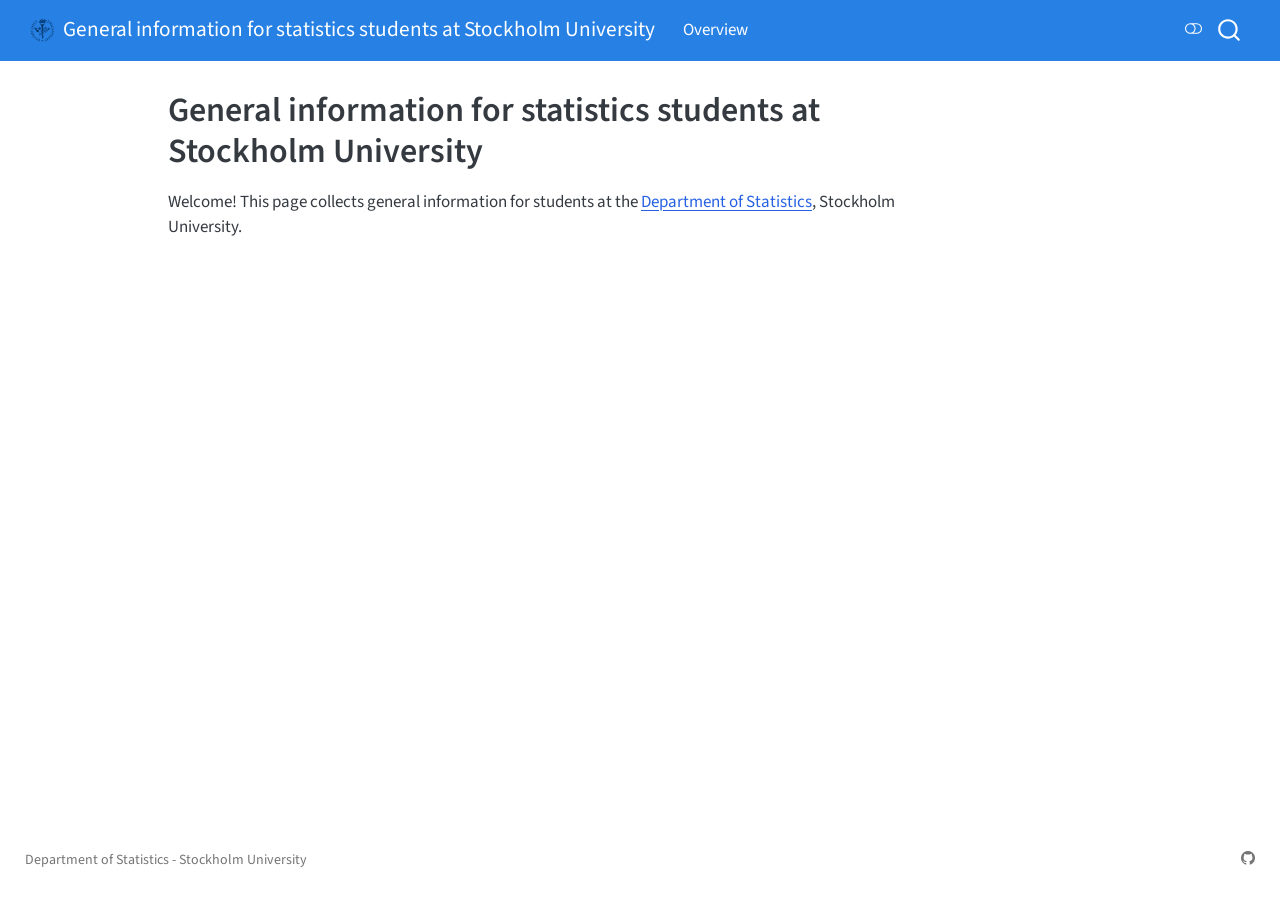
==== docs/index.html @ 28ed8b7a "Set up Quarto website with blue theme Co-Authored-By: Claude Opus 5.5 <noreply@anthropic.com>" ====
<!DOCTYPE html>
<html xmlns="http://www.w3.org/1999/xhtml" lang="en" xml:lang="en"><head>

<meta charset="utf-8">
<meta name="generator" content="quarto-1.10.18">

<meta name="viewport" content="width=device-width, initial-scale=1.0, user-scalable=yes">


<title>General information for statistics students at Stockholm University</title>
<style>
/* Default styles provided by pandoc.
** See https://pandoc.org/MANUAL.html#variables-for-html for config info.
*/
span.smallcaps{font-variant: small-caps;}
div.columns{display: flex; gap: 1.5em;}
div.column{flex: auto;}
@media screen {
div.columns{gap: min(4vw, 1.5em);}
div.column{overflow-x: auto;}
}
div.hanging-indent{margin-left: 1.5em; text-indent: -1.5em;}
ul.task-list{list-style: none;}
ul.task-list li input[type="checkbox"] {
  width: 0.8em;
  margin: 0 0.8em 0.2em -1em; /* quarto-specific, see https://github.com/quarto-dev/quarto-cli/issues/4556 */ 
  vertical-align: middle;
}
</style>


<script src="site_libs/quarto-nav/quarto-nav.js"></script>
<script src="site_libs/quarto-nav/headroom.min.js"></script>
<script src="site_libs/clipboard/clipboard.min.js"></script>
<script src="site_libs/quarto-search/autocomplete.umd.js"></script>
<script src="site_libs/quarto-search/fuse.min.js"></script>
<script src="site_libs/quarto-search/quarto-search.js"></script>
<meta name="quarto:offset" content="./">
<link href=".//misc/favicon.ico" rel="icon">
<script src="site_libs/quarto-html/quarto.js" type="module"></script>
<script src="site_libs/quarto-html/tabsets/tabsets.js" type="module"></script>
<script src="site_libs/quarto-html/popper.min.js"></script>
<script src="site_libs/quarto-html/tippy.umd.min.js"></script>
<script src="site_libs/quarto-html/anchor.min.js"></script>
<link href="site_libs/quarto-html/tippy.css" rel="stylesheet">
<link href="site_libs/quarto-html/quarto-syntax-highlighting-64a204ab8560d761af7679ceaba22944.css" rel="stylesheet" class="quarto-color-scheme" id="quarto-text-highlighting-styles">
<link href="site_libs/quarto-html/quarto-syntax-highlighting-dark-b85bc7c33db8c58e0ec93c3465666fed.css" rel="stylesheet" class="quarto-color-scheme quarto-color-alternate" id="quarto-text-highlighting-styles">
<link href="site_libs/quarto-html/quarto-syntax-highlighting-64a204ab8560d761af7679ceaba22944.css" rel="stylesheet" class="quarto-color-scheme-extra" id="quarto-text-highlighting-styles">
<script src="site_libs/bootstrap/bootstrap.min.js"></script>
<link href="site_libs/bootstrap/bootstrap-icons.css" rel="stylesheet">
<link href="site_libs/bootstrap/bootstrap-f208269c3f164b63022ccf7be52eed2d.min.css" rel="stylesheet" append-hash="true" class="quarto-color-scheme" id="quarto-bootstrap" data-mode="light">
<link href="site_libs/bootstrap/bootstrap-dark-d525f3daefb749f9861220bbafe2bde7.min.css" rel="stylesheet" append-hash="true" class="quarto-color-scheme quarto-color-alternate" id="quarto-bootstrap" data-mode="dark">
<link href="site_libs/bootstrap/bootstrap-f208269c3f164b63022ccf7be52eed2d.min.css" rel="stylesheet" append-hash="true" class="quarto-color-scheme-extra" id="quarto-bootstrap" data-mode="light">
<script id="quarto-search-options" type="application/json">{
  "location": "navbar",
  "copy-button": false,
  "collapse-after": 3,
  "panel-placement": "end",
  "type": "overlay",
  "limit": 50,
  "keyboard-shortcut": [
    "f",
    "/",
    "s"
  ],
  "show-item-context": false,
  "language": {
    "search-no-results-text": "No results",
    "search-matching-documents-text": "matching documents",
    "search-copy-link-title": "Copy link to search",
    "search-hide-matches-text": "Hide additional matches",
    "search-more-match-text": "more match in this document",
    "search-more-matches-text": "more matches in this document",
    "search-clear-button-title": "Clear",
    "search-text-placeholder": "",
    "search-detached-cancel-button-title": "Cancel",
    "search-submit-button-title": "Submit",
    "search-label": "Search"
  }
}</script>


<link rel="stylesheet" href="styles.css">
</head>

<body class="nav-fixed quarto-light"><script id="quarto-html-before-body" type="application/javascript">
    const toggleBodyColorMode = (bsSheetEl) => {
      const mode = bsSheetEl.getAttribute("data-mode");
      const bodyEl = window.document.querySelector("body");
      if (mode === "dark") {
        bodyEl.classList.add("quarto-dark");
        bodyEl.classList.remove("quarto-light");
      } else {
        bodyEl.classList.add("quarto-light");
        bodyEl.classList.remove("quarto-dark");
      }
    }
    const toggleBodyColorPrimary = () => {
      const bsSheetEl = window.document.querySelector("link#quarto-bootstrap:not([rel=disabled-stylesheet])");
      if (bsSheetEl) {
        toggleBodyColorMode(bsSheetEl);
      }
    }
    const setColorSchemeToggle = (alternate) => {
      const toggles = window.document.querySelectorAll('.quarto-color-scheme-toggle');
      for (let i=0; i < toggles.length; i++) {
        const toggle = toggles[i];
        if (toggle) {
          if (alternate) {
            toggle.classList.add("alternate");
          } else {
            toggle.classList.remove("alternate");
          }
        }
      }
    };
    const toggleColorMode = (alternate) => {
      // Switch the stylesheets
      const primaryStylesheets = window.document.querySelectorAll('link.quarto-color-scheme:not(.quarto-color-alternate)');
      const alternateStylesheets = window.document.querySelectorAll('link.quarto-color-scheme.quarto-color-alternate');
      manageTransitions('#quarto-margin-sidebar .nav-link', false);
      if (alternate) {
        // note: dark is layered on light, we don't disable primary!
        enableStylesheet(alternateStylesheets);
        for (const sheetNode of alternateStylesheets) {
          if (sheetNode.id === "quarto-bootstrap") {
            toggleBodyColorMode(sheetNode);
          }
        }
      } else {
        disableStylesheet(alternateStylesheets);
        enableStylesheet(primaryStylesheets)
        toggleBodyColorPrimary();
      }
      manageTransitions('#quarto-margin-sidebar .nav-link', true);
      // Switch the toggles
      setColorSchemeToggle(alternate)
      // Hack to workaround the fact that safari doesn't
      // properly recolor the scrollbar when toggling (#1455)
      if (navigator.userAgent.indexOf('Safari') > 0 && navigator.userAgent.indexOf('Chrome') == -1) {
        manageTransitions("body", false);
        window.scrollTo(0, 1);
        setTimeout(() => {
          window.scrollTo(0, 0);
          manageTransitions("body", true);
        }, 40);
      }
    }
    const disableStylesheet = (stylesheets) => {
      for (let i=0; i < stylesheets.length; i++) {
        const stylesheet = stylesheets[i];
        stylesheet.rel = 'disabled-stylesheet';
      }
    }
    const enableStylesheet = (stylesheets) => {
      for (let i=0; i < stylesheets.length; i++) {
        const stylesheet = stylesheets[i];
        if(stylesheet.rel !== 'stylesheet') { // for Chrome, which will still FOUC without this check
          stylesheet.rel = 'stylesheet';
        }
      }
    }
    const manageTransitions = (selector, allowTransitions) => {
      const els = window.document.querySelectorAll(selector);
      for (let i=0; i < els.length; i++) {
        const el = els[i];
        if (allowTransitions) {
          el.classList.remove('notransition');
        } else {
          el.classList.add('notransition');
        }
      }
    }
    const isFileUrl = () => {
      return window.location.protocol === 'file:';
    }
    const hasAlternateSentinel = () => {
      let styleSentinel = getColorSchemeSentinel();
      if (styleSentinel !== null) {
        return styleSentinel === "alternate";
      } else {
        return false;
      }
    }
    const setStyleSentinel = (alternate) => {
      const value = alternate ? "alternate" : "default";
      if (!isFileUrl()) {
        window.localStorage.setItem("quarto-color-scheme", value);
      } else {
        localAlternateSentinel = value;
      }
    }
    const getColorSchemeSentinel = () => {
      if (!isFileUrl()) {
        const storageValue = window.localStorage.getItem("quarto-color-scheme");
        return storageValue != null ? storageValue : localAlternateSentinel;
      } else {
        return localAlternateSentinel;
      }
    }
    const toggleGiscusIfUsed = (isAlternate, darkModeDefault) => {
      const baseTheme = document.querySelector('#giscus-base-theme')?.value ?? 'light';
      const alternateTheme = document.querySelector('#giscus-alt-theme')?.value ?? 'dark';
      let newTheme = '';
      if(authorPrefersDark) {
        newTheme = isAlternate ? baseTheme : alternateTheme;
      } else {
        newTheme = isAlternate ? alternateTheme : baseTheme;
      }
      const changeGiscusTheme = () => {
        // From: https://github.com/giscus/giscus/issues/336
        const sendMessage = (message) => {
          const iframe = document.querySelector('iframe.giscus-frame');
          if (!iframe) return;
          iframe.contentWindow.postMessage({ giscus: message }, 'https://giscus.app');
        }
        sendMessage({
          setConfig: {
            theme: newTheme
          }
        });
      }
      const isGiscussLoaded = window.document.querySelector('iframe.giscus-frame') !== null;
      if (isGiscussLoaded) {
        changeGiscusTheme();
      }
    };
    const authorPrefersDark = false;
    const darkModeDefault = authorPrefersDark;
      document.querySelector('link#quarto-text-highlighting-styles.quarto-color-scheme-extra').rel = 'disabled-stylesheet';
      document.querySelector('link#quarto-bootstrap.quarto-color-scheme-extra').rel = 'disabled-stylesheet';
    let localAlternateSentinel = darkModeDefault ? 'alternate' : 'default';
    // Dark / light mode switch
    window.quartoToggleColorScheme = () => {
      // Read the current dark / light value
      let toAlternate = !hasAlternateSentinel();
      toggleColorMode(toAlternate);
      setStyleSentinel(toAlternate);
      toggleGiscusIfUsed(toAlternate, darkModeDefault);
      window.dispatchEvent(new Event('resize'));
    };
    // Switch to dark mode if need be
    if (hasAlternateSentinel()) {
      toggleColorMode(true);
    } else {
      toggleColorMode(false);
    }
  </script>

<div id="quarto-search-results"></div>
  <header id="quarto-header" class="headroom fixed-top">
    <nav class="navbar navbar-expand-lg " data-bs-theme="dark">
      <div class="navbar-container container-fluid">
      <div class="navbar-brand-container mx-auto">
    <a href="./index.html" class="navbar-brand navbar-brand-logo">
    <img src="./misc/SU_logo_small.png" alt="" class="navbar-logo light-content">
    <img src="./misc/SU_logo_small.png" alt="" class="navbar-logo dark-content">
    </a>
    <a class="navbar-brand" href="./index.html">
    <span class="navbar-title">General information for statistics students at Stockholm University</span>
    </a>
  </div>
            <div id="quarto-search" class="" title="Search"></div>
          <button class="navbar-toggler" type="button" data-bs-toggle="collapse" data-bs-target="#navbarCollapse" aria-controls="navbarCollapse" role="menu" aria-expanded="false" aria-label="Toggle navigation" onclick="if (window.quartoToggleHeadroom) { window.quartoToggleHeadroom(); }">
  <span class="navbar-toggler-icon"></span>
</button>
          <div class="collapse navbar-collapse" id="navbarCollapse">
            <ul class="navbar-nav navbar-nav-scroll me-auto">
  <li class="nav-item">
    <a class="nav-link active" href="./index.html" aria-current="page"> 
<span class="menu-text">Overview</span></a>
  </li>  
</ul>
          </div> <!-- /navcollapse -->
            <div class="quarto-navbar-tools">
  <a href="" class="quarto-color-scheme-toggle quarto-navigation-tool  px-1" onclick="window.quartoToggleColorScheme(); return false;" title="Toggle dark mode"><i class="bi"></i></a>
</div>
      </div> <!-- /container-fluid -->
    </nav>
</header>
<!-- content -->
<div id="quarto-content" class="quarto-container page-columns page-rows-contents page-layout-article page-navbar">
<!-- sidebar -->
<!-- margin-sidebar -->
    <div id="quarto-margin-sidebar" class="sidebar margin-sidebar zindex-bottom">
        
    </div>
<!-- main -->
<main class="content" id="quarto-document-content">


<header id="title-block-header" class="quarto-title-block default">
<div class="quarto-title">
<h1 class="title">General information for statistics students at Stockholm University</h1>
</div>



<div class="quarto-title-meta">

    
  
    
  </div>
  


</header>


<p>Welcome! This page collects general information for students at the <a href="https://www.su.se/statistiska-institutionen/">Department of Statistics</a>, Stockholm University.</p>



</main> <!-- /main -->
<script id="quarto-html-after-body" type="application/javascript">
  window.document.addEventListener("DOMContentLoaded", function (event) {
    // Ensure there is a toggle, if there isn't float one in the top right
    if (window.document.querySelector('.quarto-color-scheme-toggle') === null) {
      const a = window.document.createElement('a');
      a.classList.add('top-right');
      a.classList.add('quarto-color-scheme-toggle');
      a.href = "";
      a.onclick = function() { try { window.quartoToggleColorScheme(); } catch {} return false; };
      const i = window.document.createElement("i");
      i.classList.add('bi');
      a.appendChild(i);
      window.document.body.appendChild(a);
    }
    setColorSchemeToggle(hasAlternateSentinel())
    const icon = "";
    const anchorJS = new window.AnchorJS();
    anchorJS.options = {
      placement: 'right',
      icon: icon
    };
    anchorJS.add('.anchored');
    const isCodeAnnotation = (el) => {
      for (const clz of el.classList) {
        if (clz.startsWith('code-annotation-')) {                     
          return true;
        }
      }
      return false;
    }
    const onCopySuccess = function(e) {
      // button target
      const button = e.trigger;
      // don't keep focus
      button.blur();
      // flash "checked"
      button.classList.add('code-copy-button-checked');
      var currentTitle = button.getAttribute("title");
      button.setAttribute("title", "Copied!");
      let tooltip;
      if (window.bootstrap) {
        button.setAttribute("data-bs-toggle", "tooltip");
        button.setAttribute("data-bs-placement", "left");
        button.setAttribute("data-bs-title", "Copied!");
        tooltip = new bootstrap.Tooltip(button, 
          { trigger: "manual", 
            customClass: "code-copy-button-tooltip",
            offset: [0, -8]});
        tooltip.show();    
      }
      setTimeout(function() {
        if (tooltip) {
          tooltip.hide();
          button.removeAttribute("data-bs-title");
          button.removeAttribute("data-bs-toggle");
          button.removeAttribute("data-bs-placement");
        }
        button.setAttribute("title", currentTitle);
        button.classList.remove('code-copy-button-checked');
      }, 1000);
      // clear code selection
      e.clearSelection();
    }
    const getTextToCopy = function(trigger) {
      const outerScaffold = trigger.parentElement.cloneNode(true);
      const codeEl = outerScaffold.querySelector('code');
      for (const childEl of codeEl.children) {
        if (isCodeAnnotation(childEl)) {
          childEl.remove();
        }
      }
      return codeEl.innerText;
    }
    const clipboard = new window.ClipboardJS('.code-copy-button:not([data-in-quarto-modal])', {
      text: getTextToCopy
    });
    clipboard.on('success', onCopySuccess);
    if (window.document.getElementById('quarto-embedded-source-code-modal')) {
      const clipboardModal = new window.ClipboardJS('.code-copy-button[data-in-quarto-modal]', {
        text: getTextToCopy,
        container: window.document.getElementById('quarto-embedded-source-code-modal')
      });
      clipboardModal.on('success', onCopySuccess);
    }
      var localhostRegex = new RegExp(/^(?:http|https):\/\/localhost\:?[0-9]*\//);
      var mailtoRegex = new RegExp(/^mailto:/);
        var filterRegex = new RegExp('/' + window.location.host + '/');
      var isInternal = (href) => {
          return filterRegex.test(href) || localhostRegex.test(href) || mailtoRegex.test(href);
      }
      // Inspect non-navigation links and adorn them if external
     var links = window.document.querySelectorAll('a[href]:not(.nav-link):not(.navbar-brand):not(.toc-action):not(.sidebar-link):not(.sidebar-item-toggle):not(.pagination-link):not(.no-external):not([aria-hidden]):not(.dropdown-item):not(.quarto-navigation-tool):not(.about-link)');
      for (var i=0; i<links.length; i++) {
        const link = links[i];
        if (!isInternal(link.href)) {
          // undo the damage that might have been done by quarto-nav.js in the case of
          // links that we want to consider external
          if (link.dataset.originalHref !== undefined) {
            link.href = link.dataset.originalHref;
          }
        }
      }
    function tippyHover(el, contentFn, onTriggerFn, onUntriggerFn) {
      const config = {
        allowHTML: true,
        maxWidth: 500,
        delay: 100,
        arrow: false,
        appendTo: function(el) {
            return el.parentElement;
        },
        interactive: true,
        interactiveBorder: 10,
        theme: 'quarto',
        placement: 'bottom-start',
      };
      if (contentFn) {
        config.content = contentFn;
      }
      if (onTriggerFn) {
        config.onTrigger = onTriggerFn;
      }
      if (onUntriggerFn) {
        config.onUntrigger = onUntriggerFn;
      }
      window.tippy(el, config); 
    }
    const noterefs = window.document.querySelectorAll('a[role="doc-noteref"]');
    for (var i=0; i<noterefs.length; i++) {
      const ref = noterefs[i];
      tippyHover(ref, function() {
        // use id or data attribute instead here
        let href = ref.getAttribute('data-footnote-href') || ref.getAttribute('href');
        try { href = new URL(href).hash; } catch {}
        const id = href.replace(/^#\/?/, "");
        const note = window.document.getElementById(id);
        if (note) {
          return note.innerHTML;
        } else {
          return "";
        }
      });
    }
    const xrefs = window.document.querySelectorAll('a.quarto-xref');
    const processXRef = (id, note) => {
      // Strip column container classes
      const stripColumnClz = (el) => {
        el.classList.remove("page-full", "page-columns");
        if (el.children) {
          for (const child of el.children) {
            stripColumnClz(child);
          }
        }
      }
      stripColumnClz(note)
      if (id === null || id.startsWith('sec-')) {
        // Special case sections, only their first couple elements
        const container = document.createElement("div");
        if (note.children && note.children.length > 2) {
          container.appendChild(note.children[0].cloneNode(true));
          for (let i = 1; i < note.children.length; i++) {
            const child = note.children[i];
            if (child.tagName === "P" && child.innerText === "") {
              continue;
            } else {
              container.appendChild(child.cloneNode(true));
              break;
            }
          }
          if (window.Quarto?.typesetMath) {
            window.Quarto.typesetMath(container);
          }
          return container.innerHTML
        } else {
          if (window.Quarto?.typesetMath) {
            window.Quarto.typesetMath(note);
          }
          return note.innerHTML;
        }
      } else {
        // Remove any anchor links if they are present
        const anchorLink = note.querySelector('a.anchorjs-link');
        if (anchorLink) {
          anchorLink.remove();
        }
        if (window.Quarto?.typesetMath) {
          window.Quarto.typesetMath(note);
        }
        if (note.classList.contains("callout")) {
          return note.outerHTML;
        } else {
          return note.innerHTML;
        }
      }
    }
    for (var i=0; i<xrefs.length; i++) {
      const xref = xrefs[i];
      tippyHover(xref, undefined, function(instance) {
        instance.disable();
        let url = xref.getAttribute('href');
        let hash = undefined; 
        if (url.startsWith('#')) {
          hash = url;
        } else {
          try { hash = new URL(url).hash; } catch {}
        }
        if (hash) {
          const id = hash.replace(/^#\/?/, "");
          const note = window.document.getElementById(id);
          if (note !== null) {
            try {
              const html = processXRef(id, note.cloneNode(true));
              instance.setContent(html);
            } finally {
              instance.enable();
              instance.show();
            }
          } else {
            // See if we can fetch this
            fetch(url.split('#')[0])
            .then(res => res.text())
            .then(html => {
              const parser = new DOMParser();
              const htmlDoc = parser.parseFromString(html, "text/html");
              const note = htmlDoc.getElementById(id);
              if (note !== null) {
                const html = processXRef(id, note);
                instance.setContent(html);
              } 
            }).finally(() => {
              instance.enable();
              instance.show();
            });
          }
        } else {
          // See if we can fetch a full url (with no hash to target)
          // This is a special case and we should probably do some content thinning / targeting
          fetch(url)
          .then(res => res.text())
          .then(html => {
            const parser = new DOMParser();
            const htmlDoc = parser.parseFromString(html, "text/html");
            const note = htmlDoc.querySelector('main.content');
            if (note !== null) {
              // This should only happen for chapter cross references
              // (since there is no id in the URL)
              // remove the first header
              if (note.children.length > 0 && note.children[0].tagName === "HEADER") {
                note.children[0].remove();
              }
              const html = processXRef(null, note);
              instance.setContent(html);
            } 
          }).finally(() => {
            instance.enable();
            instance.show();
          });
        }
      }, function(instance) {
      });
    }
        let selectedAnnoteEl;
        const selectorForAnnotation = ( cell, annotation) => {
          let cellAttr = 'data-code-cell="' + cell + '"';
          let lineAttr = 'data-code-annotation="' +  annotation + '"';
          const selector = 'span[' + cellAttr + '][' + lineAttr + ']';
          return selector;
        }
        const selectCodeLines = (annoteEl) => {
          const doc = window.document;
          const targetCell = annoteEl.getAttribute("data-target-cell");
          const targetAnnotation = annoteEl.getAttribute("data-target-annotation");
          const annoteSpan = window.document.querySelector(selectorForAnnotation(targetCell, targetAnnotation));
          const lines = annoteSpan.getAttribute("data-code-lines").split(",");
          const lineIds = lines.map((line) => {
            return targetCell + "-" + line;
          })
          let top = null;
          let height = null;
          let parent = null;
          if (lineIds.length > 0) {
              //compute the position of the single el (top and bottom and make a div)
              const el = window.document.getElementById(lineIds[0]);
              top = el.offsetTop;
              height = el.offsetHeight;
              parent = el.parentElement.parentElement;
            if (lineIds.length > 1) {
              const lastEl = window.document.getElementById(lineIds[lineIds.length - 1]);
              const bottom = lastEl.offsetTop + lastEl.offsetHeight;
              height = bottom - top;
            }
            if (top !== null && height !== null && parent !== null) {
              // cook up a div (if necessary) and position it 
              let div = window.document.getElementById("code-annotation-line-highlight");
              if (div === null) {
                div = window.document.createElement("div");
                div.setAttribute("id", "code-annotation-line-highlight");
                div.style.position = 'absolute';
                parent.appendChild(div);
              }
              div.style.top = top - 2 + "px";
              div.style.height = height + 4 + "px";
              div.style.left = 0;
              let gutterDiv = window.document.getElementById("code-annotation-line-highlight-gutter");
              if (gutterDiv === null) {
                gutterDiv = window.document.createElement("div");
                gutterDiv.setAttribute("id", "code-annotation-line-highlight-gutter");
                gutterDiv.style.position = 'absolute';
                const codeCell = window.document.getElementById(targetCell);
                const gutter = codeCell.querySelector('.code-annotation-gutter');
                gutter.appendChild(gutterDiv);
              }
              gutterDiv.style.top = top - 2 + "px";
              gutterDiv.style.height = height + 4 + "px";
            }
            selectedAnnoteEl = annoteEl;
          }
        };
        const unselectCodeLines = () => {
          const elementsIds = ["code-annotation-line-highlight", "code-annotation-line-highlight-gutter"];
          elementsIds.forEach((elId) => {
            const div = window.document.getElementById(elId);
            if (div) {
              div.remove();
            }
          });
          selectedAnnoteEl = undefined;
        };
          // Handle positioning of the toggle
      window.addEventListener(
        "resize",
        throttle(() => {
          elRect = undefined;
          if (selectedAnnoteEl) {
            selectCodeLines(selectedAnnoteEl);
          }
        }, 10)
      );
      function throttle(fn, ms) {
      let throttle = false;
      let timer;
        return (...args) => {
          if(!throttle) { // first call gets through
              fn.apply(this, args);
              throttle = true;
          } else { // all the others get throttled
              if(timer) clearTimeout(timer); // cancel #2
              timer = setTimeout(() => {
                fn.apply(this, args);
                timer = throttle = false;
              }, ms);
          }
        };
      }
        // Attach click handler to the DT
        const annoteDls = window.document.querySelectorAll('dt[data-target-cell]');
        for (const annoteDlNode of annoteDls) {
          annoteDlNode.addEventListener('click', (event) => {
            const clickedEl = event.target;
            if (clickedEl !== selectedAnnoteEl) {
              unselectCodeLines();
              const activeEl = window.document.querySelector('dt[data-target-cell].code-annotation-active');
              if (activeEl) {
                activeEl.classList.remove('code-annotation-active');
              }
              selectCodeLines(clickedEl);
              clickedEl.classList.add('code-annotation-active');
            } else {
              // Unselect the line
              unselectCodeLines();
              clickedEl.classList.remove('code-annotation-active');
            }
          });
        }
    const findCites = (el) => {
      const parentEl = el.parentElement;
      if (parentEl) {
        const cites = parentEl.dataset.cites;
        if (cites) {
          return {
            el,
            cites: cites.split(' ')
          };
        } else {
          return findCites(el.parentElement)
        }
      } else {
        return undefined;
      }
    };
    var bibliorefs = window.document.querySelectorAll('a[role="doc-biblioref"]');
    for (var i=0; i<bibliorefs.length; i++) {
      const ref = bibliorefs[i];
      const citeInfo = findCites(ref);
      if (citeInfo) {
        tippyHover(citeInfo.el, function() {
          var popup = window.document.createElement('div');
          citeInfo.cites.forEach(function(cite) {
            var citeDiv = window.document.createElement('div');
            citeDiv.classList.add('hanging-indent');
            citeDiv.classList.add('csl-entry');
            var biblioDiv = window.document.getElementById('ref-' + cite);
            if (biblioDiv) {
              citeDiv.innerHTML = biblioDiv.innerHTML;
            }
            popup.appendChild(citeDiv);
          });
          return popup.innerHTML;
        });
      }
    }
  });
  </script>
</div> <!-- /content -->
<footer class="footer">
  <div class="nav-footer">
    <div class="nav-footer-left">
      <ul class="footer-items list-unstyled">
    <li class="nav-item">
    <a class="nav-link" href="https://www.su.se/statistiska-institutionen/">
<p>Department of Statistics - Stockholm University</p>
</a>
  </li>  
</ul>
    </div>   
    <div class="nav-footer-center">
      &nbsp;
    </div>
    <div class="nav-footer-right">
      <ul class="footer-items list-unstyled">
    <li class="nav-item compact">
    <a class="nav-link" href="https://github.com/StatisticsSU/info">
      <i class="bi bi-github" role="img" aria-label="GitHub">
</i> 
    </a>
  </li>  
</ul>
    </div>
  </div>
</footer>




</body></html>
---- docs/site_libs/quarto-html/tippy.css ----
.tippy-box[data-animation=fade][data-state=hidden]{opacity:0}[data-tippy-root]{max-width:calc(100vw - 10px)}.tippy-box{position:relative;background-color:#333;color:#fff;border-radius:4px;font-size:14px;line-height:1.4;white-space:normal;outline:0;transition-property:transform,visibility,opacity}.tippy-box[data-placement^=top]>.tippy-arrow{bottom:0}.tippy-box[data-placement^=top]>.tippy-arrow:before{bottom:-7px;left:0;border-width:8px 8px 0;border-top-color:initial;transform-origin:center top}.tippy-box[data-placement^=bottom]>.tippy-arrow{top:0}.tippy-box[data-placement^=bottom]>.tippy-arrow:before{top:-7px;left:0;border-width:0 8px 8px;border-bottom-color:initial;transform-origin:center bottom}.tippy-box[data-placement^=left]>.tippy-arrow{right:0}.tippy-box[data-placement^=left]>.tippy-arrow:before{border-width:8px 0 8px 8px;border-left-color:initial;right:-7px;transform-origin:center left}.tippy-box[data-placement^=right]>.tippy-arrow{left:0}.tippy-box[data-placement^=right]>.tippy-arrow:before{left:-7px;border-width:8px 8px 8px 0;border-right-color:initial;transform-origin:center right}.tippy-box[data-inertia][data-state=visible]{transition-timing-function:cubic-bezier(.54,1.5,.38,1.11)}.tippy-arrow{width:16px;height:16px;color:#333}.tippy-arrow:before{content:"";position:absolute;border-color:transparent;border-style:solid}.tippy-content{position:relative;padding:5px 9px;z-index:1}
---- docs/site_libs/quarto-html/quarto-syntax-highlighting-64a204ab8560d761af7679ceaba22944.css ----
/* quarto syntax highlight colors */
:root {
  --quarto-hl-ot-color: #003B4F;
  --quarto-hl-at-color: #657422;
  --quarto-hl-ss-color: #20794D;
  --quarto-hl-an-color: #5E5E5E;
  --quarto-hl-fu-color: #4758AB;
  --quarto-hl-st-color: #20794D;
  --quarto-hl-cf-color: #003B4F;
  --quarto-hl-op-color: #5E5E5E;
  --quarto-hl-er-color: #AD0000;
  --quarto-hl-bn-color: #AD0000;
  --quarto-hl-al-color: #AD0000;
  --quarto-hl-va-color: #111111;
  --quarto-hl-bu-color: inherit;
  --quarto-hl-ex-color: inherit;
  --quarto-hl-pp-color: #AD0000;
  --quarto-hl-in-color: #5E5E5E;
  --quarto-hl-vs-color: #20794D;
  --quarto-hl-wa-color: #5E5E5E;
  --quarto-hl-do-color: #5E5E5E;
  --quarto-hl-im-color: #00769E;
  --quarto-hl-ch-color: #20794D;
  --quarto-hl-dt-color: #AD0000;
  --quarto-hl-fl-color: #AD0000;
  --quarto-hl-co-color: #5E5E5E;
  --quarto-hl-cv-color: #5E5E5E;
  --quarto-hl-cn-color: #8f5902;
  --quarto-hl-sc-color: #5E5E5E;
  --quarto-hl-dv-color: #AD0000;
  --quarto-hl-kw-color: #003B4F;
}

/* other quarto variables */
:root {
  --quarto-font-monospace: SFMono-Regular, Menlo, Monaco, Consolas, "Liberation Mono", "Courier New", monospace;
}

/* syntax highlight based on Pandoc's rules */
pre > code.sourceCode > span {
  color: #003B4F;
}

code.sourceCode > span {
  color: #003B4F;
}

div.sourceCode,
div.sourceCode pre.sourceCode {
  color: #003B4F;
}

/* Normal */
code span {
  color: #003B4F;
}

/* Alert */
code span.al {
  color: #AD0000;
  font-style: inherit;
}

/* Annotation */
code span.an {
  color: #5E5E5E;
  font-style: inherit;
}

/* Attribute */
code span.at {
  color: #657422;
  font-style: inherit;
}

/* BaseN */
code span.bn {
  color: #AD0000;
  font-style: inherit;
}

/* BuiltIn */
code span.bu {
  font-style: inherit;
}

/* ControlFlow */
code span.cf {
  color: #003B4F;
  font-weight: bold;
  font-style: inherit;
}

/* Char */
code span.ch {
  color: #20794D;
  font-style: inherit;
}

/* Constant */
code span.cn {
  color: #8f5902;
  font-style: inherit;
}

/* Comment */
code span.co {
  color: #5E5E5E;
  font-style: inherit;
}

/* CommentVar */
code span.cv {
  color: #5E5E5E;
  font-style: italic;
}

/* Documentation */
code span.do {
  color: #5E5E5E;
  font-style: italic;
}

/* DataType */
code span.dt {
  color: #AD0000;
  font-style: inherit;
}

/* DecVal */
code span.dv {
  color: #AD0000;
  font-style: inherit;
}

/* Error */
code span.er {
  color: #AD0000;
  font-style: inherit;
}

/* Extension */
code span.ex {
  font-style: inherit;
}

/* Float */
code span.fl {
  color: #AD0000;
  font-style: inherit;
}

/* Function */
code span.fu {
  color: #4758AB;
  font-style: inherit;
}

/* Import */
code span.im {
  color: #00769E;
  font-style: inherit;
}

/* Information */
code span.in {
  color: #5E5E5E;
  font-style: inherit;
}

/* Keyword */
code span.kw {
  color: #003B4F;
  font-weight: bold;
  font-style: inherit;
}

/* Operator */
code span.op {
  color: #5E5E5E;
  font-style: inherit;
}

/* Other */
code span.ot {
  color: #003B4F;
  font-style: inherit;
}

/* Preprocessor */
code span.pp {
  color: #AD0000;
  font-style: inherit;
}

/* SpecialChar */
code span.sc {
  color: #5E5E5E;
  font-style: inherit;
}

/* SpecialString */
code span.ss {
  color: #20794D;
  font-style: inherit;
}

/* String */
code span.st {
  color: #20794D;
  font-style: inherit;
}

/* Variable */
code span.va {
  color: #111111;
  font-style: inherit;
}

/* VerbatimString */
code span.vs {
  color: #20794D;
  font-style: inherit;
}

/* Warning */
code span.wa {
  color: #5E5E5E;
  font-style: italic;
}

.prevent-inlining {
  content: "</";
}

/*# sourceMappingURL=9d8d5bb603a83b8298b89080a598c93b.css.map */
---- docs/site_libs/quarto-html/quarto-syntax-highlighting-dark-b85bc7c33db8c58e0ec93c3465666fed.css ----
/* quarto syntax highlight colors */
:root {
  --quarto-hl-al-color: #f07178;
  --quarto-hl-an-color: #d4d0ab;
  --quarto-hl-at-color: #00e0e0;
  --quarto-hl-bn-color: #d4d0ab;
  --quarto-hl-bu-color: #abe338;
  --quarto-hl-ch-color: #abe338;
  --quarto-hl-co-color: #f8f8f2;
  --quarto-hl-cv-color: #ffd700;
  --quarto-hl-cn-color: #ffd700;
  --quarto-hl-cf-color: #ffa07a;
  --quarto-hl-dt-color: #ffa07a;
  --quarto-hl-dv-color: #d4d0ab;
  --quarto-hl-do-color: #f8f8f2;
  --quarto-hl-er-color: #f07178;
  --quarto-hl-ex-color: #00e0e0;
  --quarto-hl-fl-color: #d4d0ab;
  --quarto-hl-fu-color: #ffa07a;
  --quarto-hl-im-color: #abe338;
  --quarto-hl-in-color: #d4d0ab;
  --quarto-hl-kw-color: #ffa07a;
  --quarto-hl-op-color: #ffa07a;
  --quarto-hl-ot-color: #00e0e0;
  --quarto-hl-pp-color: #dcc6e0;
  --quarto-hl-re-color: #00e0e0;
  --quarto-hl-sc-color: #abe338;
  --quarto-hl-ss-color: #abe338;
  --quarto-hl-st-color: #abe338;
  --quarto-hl-va-color: #00e0e0;
  --quarto-hl-vs-color: #abe338;
  --quarto-hl-wa-color: #dcc6e0;
}

/* other quarto variables */
:root {
  --quarto-font-monospace: SFMono-Regular, Menlo, Monaco, Consolas, "Liberation Mono", "Courier New", monospace;
}

/* syntax highlight based on Pandoc's rules */
pre > code.sourceCode > span {
  color: #f8f8f2;
}

code.sourceCode > span {
  color: #f8f8f2;
}

div.sourceCode,
div.sourceCode pre.sourceCode {
  color: #f8f8f2;
}

/* Normal */
code span {
  color: #f8f8f2;
}

/* Alert */
code span.al {
  color: #f07178;
}

/* Annotation */
code span.an {
  color: #d4d0ab;
}

/* Attribute */
code span.at {
  color: #00e0e0;
}

/* BaseN */
code span.bn {
  color: #d4d0ab;
}

/* BuiltIn */
code span.bu {
  color: #abe338;
}

/* ControlFlow */
code span.cf {
  font-weight: bold;
  color: #ffa07a;
}

/* Char */
code span.ch {
  color: #abe338;
}

/* Constant */
code span.cn {
  color: #ffd700;
}

/* Comment */
code span.co {
  font-style: italic;
  color: #f8f8f2;
}

/* CommentVar */
code span.cv {
  color: #ffd700;
}

/* Documentation */
code span.do {
  color: #f8f8f2;
}

/* DataType */
code span.dt {
  color: #ffa07a;
}

/* DecVal */
code span.dv {
  color: #d4d0ab;
}

/* Error */
code span.er {
  color: #f07178;
  text-decoration: underline;
}

/* Extension */
code span.ex {
  font-weight: bold;
  color: #00e0e0;
}

/* Float */
code span.fl {
  color: #d4d0ab;
}

/* Function */
code span.fu {
  color: #ffa07a;
}

/* Import */
code span.im {
  color: #abe338;
}

/* Information */
code span.in {
  color: #d4d0ab;
}

/* Keyword */
code span.kw {
  font-weight: bold;
  color: #ffa07a;
}

/* Operator */
code span.op {
  color: #ffa07a;
}

/* Other */
code span.ot {
  color: #00e0e0;
}

/* Preprocessor */
code span.pp {
  color: #dcc6e0;
}

/* RegionMarker */
code span.re {
  background-color: #f8f8f2;
  color: #00e0e0;
}

/* SpecialChar */
code span.sc {
  color: #abe338;
}

/* SpecialString */
code span.ss {
  color: #abe338;
}

/* String */
code span.st {
  color: #abe338;
}

/* Variable */
code span.va {
  color: #00e0e0;
}

/* VerbatimString */
code span.vs {
  color: #abe338;
}

/* Warning */
code span.wa {
  color: #dcc6e0;
}

.prevent-inlining {
  content: "</";
}

/*# sourceMappingURL=4ed8f1090dec6531da29ab00902aa718.css.map */
---- docs/site_libs/quarto-html/quarto-syntax-highlighting-64a204ab8560d761af7679ceaba22944.css ----
/* quarto syntax highlight colors */
:root {
  --quarto-hl-ot-color: #003B4F;
  --quarto-hl-at-color: #657422;
  --quarto-hl-ss-color: #20794D;
  --quarto-hl-an-color: #5E5E5E;
  --quarto-hl-fu-color: #4758AB;
  --quarto-hl-st-color: #20794D;
  --quarto-hl-cf-color: #003B4F;
  --quarto-hl-op-color: #5E5E5E;
  --quarto-hl-er-color: #AD0000;
  --quarto-hl-bn-color: #AD0000;
  --quarto-hl-al-color: #AD0000;
  --quarto-hl-va-color: #111111;
  --quarto-hl-bu-color: inherit;
  --quarto-hl-ex-color: inherit;
  --quarto-hl-pp-color: #AD0000;
  --quarto-hl-in-color: #5E5E5E;
  --quarto-hl-vs-color: #20794D;
  --quarto-hl-wa-color: #5E5E5E;
  --quarto-hl-do-color: #5E5E5E;
  --quarto-hl-im-color: #00769E;
  --quarto-hl-ch-color: #20794D;
  --quarto-hl-dt-color: #AD0000;
  --quarto-hl-fl-color: #AD0000;
  --quarto-hl-co-color: #5E5E5E;
  --quarto-hl-cv-color: #5E5E5E;
  --quarto-hl-cn-color: #8f5902;
  --quarto-hl-sc-color: #5E5E5E;
  --quarto-hl-dv-color: #AD0000;
  --quarto-hl-kw-color: #003B4F;
}

/* other quarto variables */
:root {
  --quarto-font-monospace: SFMono-Regular, Menlo, Monaco, Consolas, "Liberation Mono", "Courier New", monospace;
}

/* syntax highlight based on Pandoc's rules */
pre > code.sourceCode > span {
  color: #003B4F;
}

code.sourceCode > span {
  color: #003B4F;
}

div.sourceCode,
div.sourceCode pre.sourceCode {
  color: #003B4F;
}

/* Normal */
code span {
  color: #003B4F;
}

/* Alert */
code span.al {
  color: #AD0000;
  font-style: inherit;
}

/* Annotation */
code span.an {
  color: #5E5E5E;
  font-style: inherit;
}

/* Attribute */
code span.at {
  color: #657422;
  font-style: inherit;
}

/* BaseN */
code span.bn {
  color: #AD0000;
  font-style: inherit;
}

/* BuiltIn */
code span.bu {
  font-style: inherit;
}

/* ControlFlow */
code span.cf {
  color: #003B4F;
  font-weight: bold;
  font-style: inherit;
}

/* Char */
code span.ch {
  color: #20794D;
  font-style: inherit;
}

/* Constant */
code span.cn {
  color: #8f5902;
  font-style: inherit;
}

/* Comment */
code span.co {
  color: #5E5E5E;
  font-style: inherit;
}

/* CommentVar */
code span.cv {
  color: #5E5E5E;
  font-style: italic;
}

/* Documentation */
code span.do {
  color: #5E5E5E;
  font-style: italic;
}

/* DataType */
code span.dt {
  color: #AD0000;
  font-style: inherit;
}

/* DecVal */
code span.dv {
  color: #AD0000;
  font-style: inherit;
}

/* Error */
code span.er {
  color: #AD0000;
  font-style: inherit;
}

/* Extension */
code span.ex {
  font-style: inherit;
}

/* Float */
code span.fl {
  color: #AD0000;
  font-style: inherit;
}

/* Function */
code span.fu {
  color: #4758AB;
  font-style: inherit;
}

/* Import */
code span.im {
  color: #00769E;
  font-style: inherit;
}

/* Information */
code span.in {
  color: #5E5E5E;
  font-style: inherit;
}

/* Keyword */
code span.kw {
  color: #003B4F;
  font-weight: bold;
  font-style: inherit;
}

/* Operator */
code span.op {
  color: #5E5E5E;
  font-style: inherit;
}

/* Other */
code span.ot {
  color: #003B4F;
  font-style: inherit;
}

/* Preprocessor */
code span.pp {
  color: #AD0000;
  font-style: inherit;
}

/* SpecialChar */
code span.sc {
  color: #5E5E5E;
  font-style: inherit;
}

/* SpecialString */
code span.ss {
  color: #20794D;
  font-style: inherit;
}

/* String */
code span.st {
  color: #20794D;
  font-style: inherit;
}

/* Variable */
code span.va {
  color: #111111;
  font-style: inherit;
}

/* VerbatimString */
code span.vs {
  color: #20794D;
  font-style: inherit;
}

/* Warning */
code span.wa {
  color: #5E5E5E;
  font-style: italic;
}

.prevent-inlining {
  content: "</";
}

/*# sourceMappingURL=9d8d5bb603a83b8298b89080a598c93b.css.map */
---- docs/styles.css ----
/* css styles */
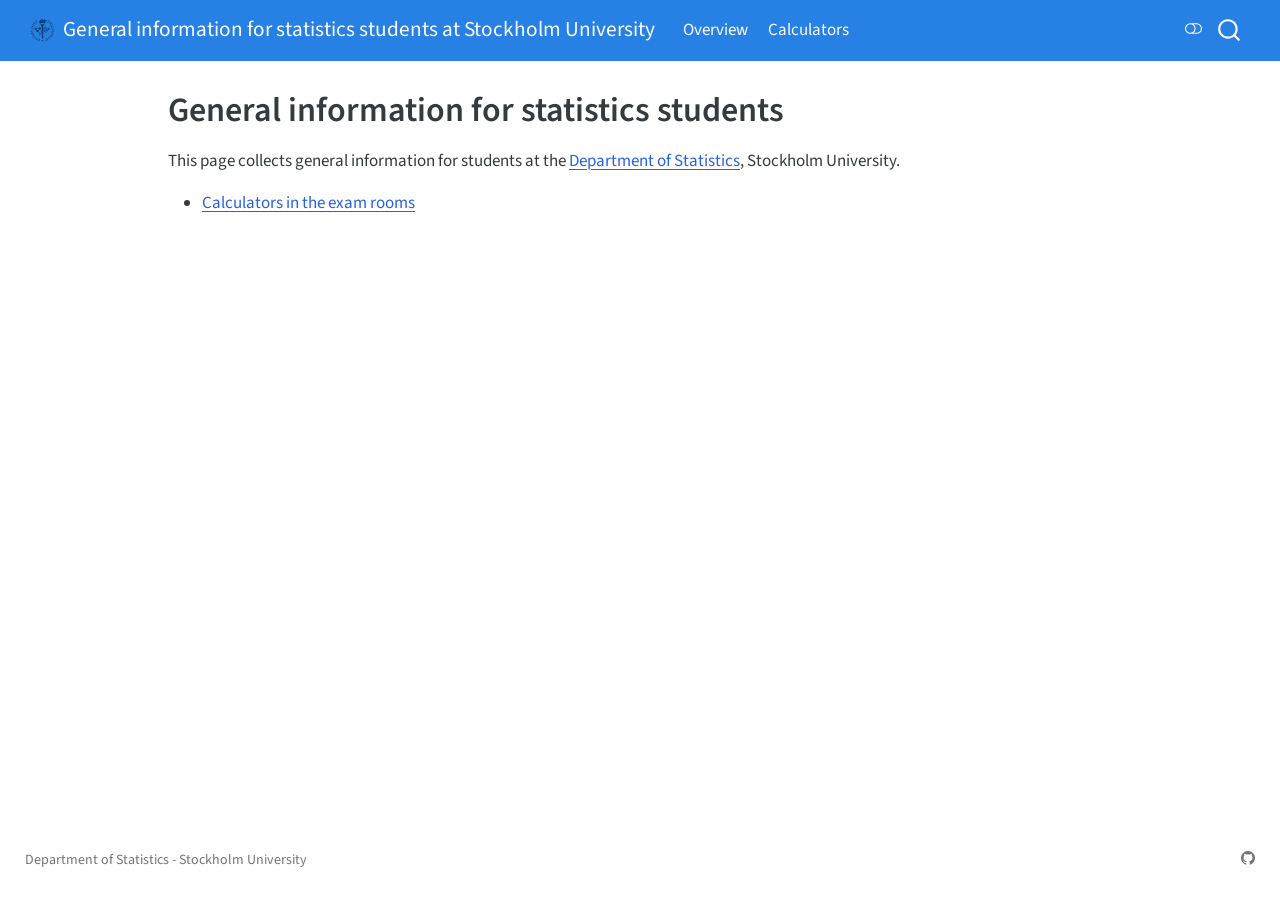
==== commit 548a1123: "Add calculator page and RStudio project file Co-Authored-By: Claude Opus 5.5 <noreply@anthropic.com>" ====
--- a/docs/index.html
+++ b/docs/index.html
@@ -7,7 +7,7 @@
 <meta name="viewport" content="width=device-width, initial-scale=1.0, user-scalable=yes">
 
 
-<title>General information for statistics students at Stockholm University</title>
+<title>General information for statistics students – General information for statistics students at Stockholm University</title>
 <style>
 /* Default styles provided by pandoc.
 ** See https://pandoc.org/MANUAL.html#variables-for-html for config info.
@@ -270,6 +270,10 @@
     <a class="nav-link active" href="./index.html" aria-current="page"> 
 <span class="menu-text">Overview</span></a>
   </li>  
+  <li class="nav-item">
+    <a class="nav-link" href="./calculator.html"> 
+<span class="menu-text">Calculators</span></a>
+  </li>  
 </ul>
           </div> <!-- /navcollapse -->
             <div class="quarto-navbar-tools">
@@ -291,7 +295,7 @@
 
 <header id="title-block-header" class="quarto-title-block default">
 <div class="quarto-title">
-<h1 class="title">General information for statistics students at Stockholm University</h1>
+<h1 class="title">General information for statistics students</h1>
 </div>
 
 
@@ -308,7 +312,10 @@
 </header>
 
 
-<p>Welcome! This page collects general information for students at the <a href="https://www.su.se/statistiska-institutionen/">Department of Statistics</a>, Stockholm University.</p>
+<p>This page collects general information for students at the <a href="https://www.su.se/statistiska-institutionen/">Department of Statistics</a>, Stockholm University.</p>
+<ul>
+<li><a href="./calculator.html">Calculators in the exam rooms</a></li>
+</ul>
 
 
 
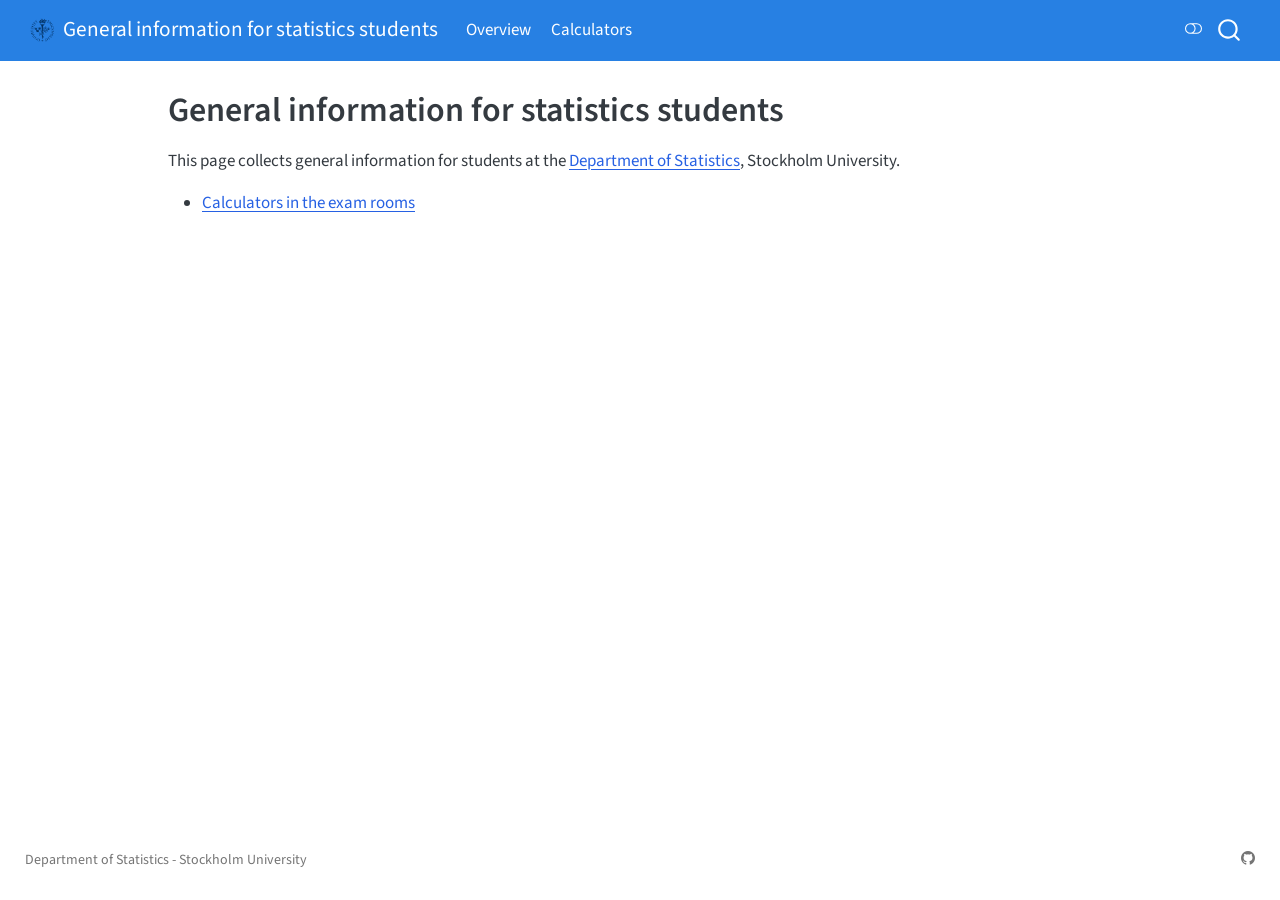
==== commit a0a3c78c: "Shorten site title, remove favicon, reword calculator notice Co-Authored-By: Claude Opus 5.5 <norepl" ====
--- a/docs/index.html
+++ b/docs/index.html
@@ -7,7 +7,7 @@
 <meta name="viewport" content="width=device-width, initial-scale=1.0, user-scalable=yes">
 
 
-<title>General information for statistics students – General information for statistics students at Stockholm University</title>
+<title>General information for statistics students</title>
 <style>
 /* Default styles provided by pandoc.
 ** See https://pandoc.org/MANUAL.html#variables-for-html for config info.
@@ -36,7 +36,6 @@
 <script src="site_libs/quarto-search/fuse.min.js"></script>
 <script src="site_libs/quarto-search/quarto-search.js"></script>
 <meta name="quarto:offset" content="./">
-<link href=".//misc/favicon.ico" rel="icon">
 <script src="site_libs/quarto-html/quarto.js" type="module"></script>
 <script src="site_libs/quarto-html/tabsets/tabsets.js" type="module"></script>
 <script src="site_libs/quarto-html/popper.min.js"></script>
@@ -257,7 +256,7 @@
     <img src="./misc/SU_logo_small.png" alt="" class="navbar-logo dark-content">
     </a>
     <a class="navbar-brand" href="./index.html">
-    <span class="navbar-title">General information for statistics students at Stockholm University</span>
+    <span class="navbar-title">General information for statistics students</span>
     </a>
   </div>
             <div id="quarto-search" class="" title="Search"></div>
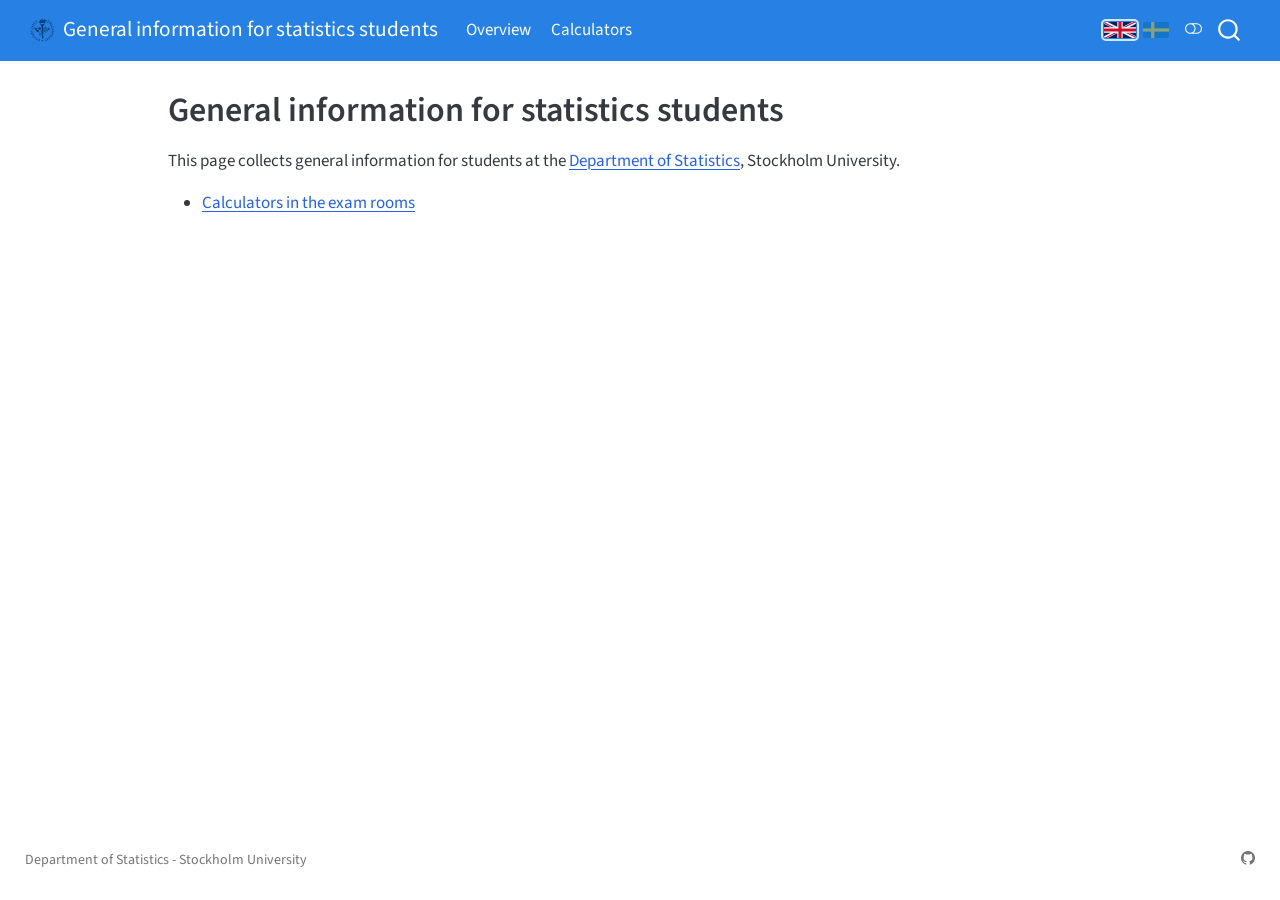
==== commit fe18708c: "Add Swedish version with flag language toggle Co-Authored-By: Claude Opus 5.5 <noreply@anthropic.com" ====
--- a/docs/index.html
+++ b/docs/index.html
@@ -319,6 +319,55 @@
 
 
 </main> <!-- /main -->
+<style>
+.lang-toggle { display: inline-flex; gap: 0.4rem; align-items: center; margin-right: 0.5rem; }
+.lang-toggle img { height: 0.95rem; width: auto; border-radius: 2px; opacity: 0.45; }
+.lang-toggle a:hover img, .lang-toggle img.active { opacity: 1; }
+.lang-toggle img.active { outline: 2px solid rgba(255, 255, 255, 0.8); outline-offset: 1px; }
+</style>
+<script>
+// Language toggle: English pages live in the site root, Swedish pages with the
+// same file names in sv/. On Swedish pages the shared navbar and footer are translated.
+(function () {
+  const svText = {
+    "General information for statistics students": "Allmän information för statistikstudenter",
+    "Overview": "Översikt",
+    "Calculators": "Miniräknare",
+    "Department of Statistics - Stockholm University": "Statistiska institutionen - Stockholms universitet"
+  };
+
+  const isSv = document.documentElement.lang === "sv";
+  const offset = document.querySelector('meta[name="quarto:offset"]')?.content || "./";
+  const file = window.location.pathname.split("/").pop() || "index.html";
+
+  // Flag toggle in the top right of the navbar
+  const tools = document.querySelector(".quarto-navbar-tools");
+  if (tools) {
+    const flag = (href, img, label, active) =>
+      `<a href="${href}" title="${label}" aria-label="${label}">` +
+      `<img src="${offset}misc/${img}" alt="${label}"${active ? ' class="active"' : ""}></a>`;
+    const toggle = document.createElement("span");
+    toggle.className = "lang-toggle";
+    toggle.innerHTML =
+      flag(offset + file, "flag-gb.svg", "English", !isSv) +
+      flag(offset + "sv/" + file, "flag-se.svg", "Svenska", isSv);
+    tools.prepend(toggle);
+  }
+
+  if (!isSv) return;
+
+  // Point navbar links to the Swedish pages and translate labels
+  document.querySelectorAll(".navbar-nav .nav-link, a.navbar-brand").forEach((a) => {
+    const target = a.getAttribute("href").split("/").pop();
+    a.setAttribute("href", target);
+    a.classList.toggle("active", a.classList.contains("nav-link") && target === file);
+  });
+  document.querySelectorAll(".navbar .menu-text, .navbar-title, .nav-footer p").forEach((el) => {
+    const t = el.textContent.trim();
+    if (svText[t]) el.textContent = svText[t];
+  });
+})();
+</script>
 <script id="quarto-html-after-body" type="application/javascript">
   window.document.addEventListener("DOMContentLoaded", function (event) {
     // Ensure there is a toggle, if there isn't float one in the top right
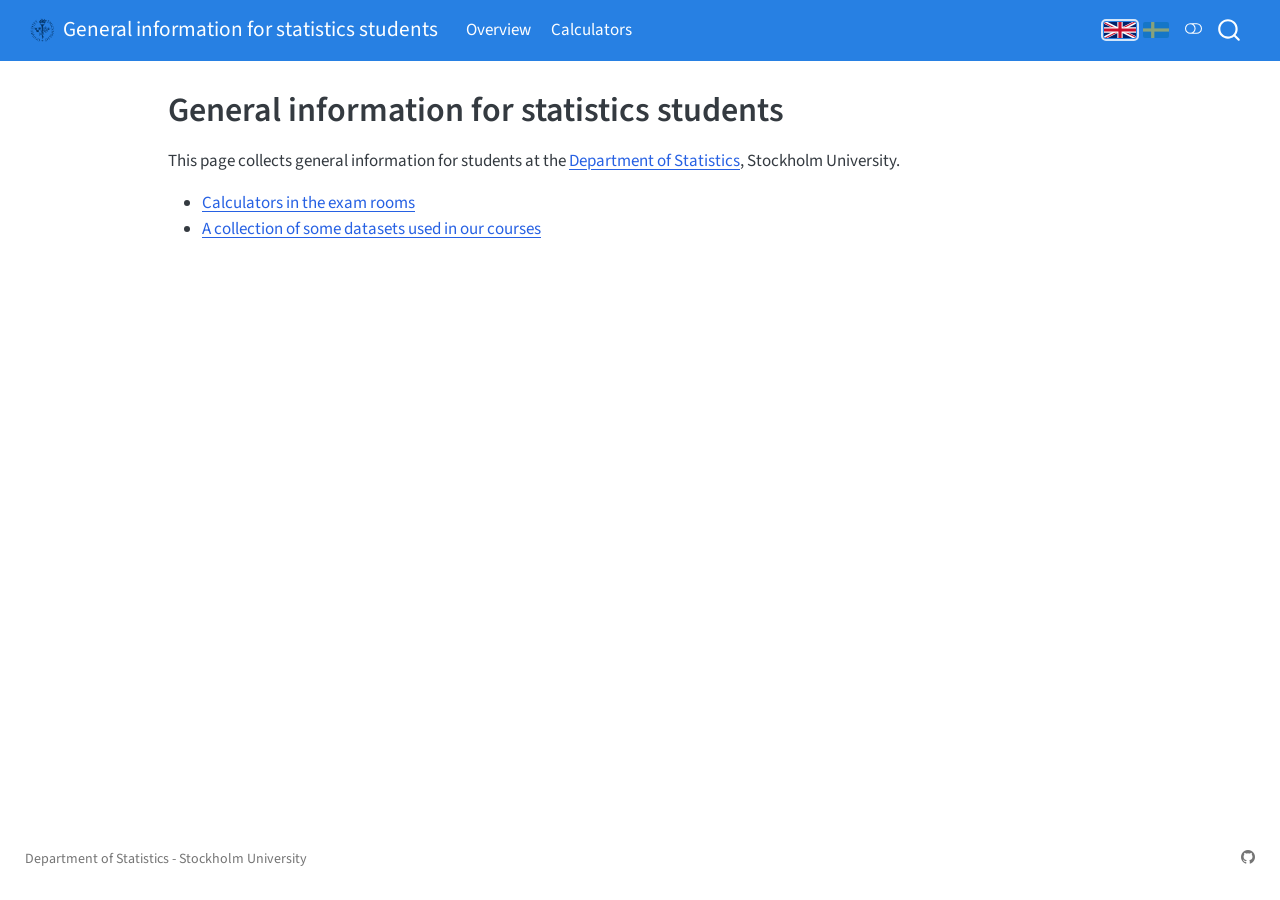
==== commit 2dfc3895: "added SUDatasets link to landing page" ====
--- a/docs/index.html
+++ b/docs/index.html
@@ -314,6 +314,7 @@
 <p>This page collects general information for students at the <a href="https://www.su.se/statistiska-institutionen/">Department of Statistics</a>, Stockholm University.</p>
 <ul>
 <li><a href="./calculator.html">Calculators in the exam rooms</a></li>
+<li><a href="https://github.com/StatisticsSU/SUdatasets">A collection of some datasets used in our courses</a></li>
 </ul>
 
 
@@ -338,7 +339,14 @@
 
   const isSv = document.documentElement.lang === "sv";
   const offset = document.querySelector('meta[name="quarto:offset"]')?.content || "./";
-  const file = window.location.pathname.split("/").pop() || "index.html";
+  const root = new URL(offset, window.location.href).href;
+  // Path of a site URL relative to the site root, without the sv/ prefix
+  const sitePath = (url) => {
+    let p = url.split(/[?#]/)[0].slice(root.length);
+    if (p === "" || p.endsWith("/")) p += "index.html";
+    return p.replace(/^sv\//, "");
+  };
+  const file = sitePath(window.location.href);
 
   // Flag toggle in the top right of the navbar
   const tools = document.querySelector(".quarto-navbar-tools");
@@ -358,8 +366,9 @@
 
   // Point navbar links to the Swedish pages and translate labels
   document.querySelectorAll(".navbar-nav .nav-link, a.navbar-brand").forEach((a) => {
-    const target = a.getAttribute("href").split("/").pop();
-    a.setAttribute("href", target);
+    if (!a.href.startsWith(root)) return;
+    const target = sitePath(a.href);
+    a.setAttribute("href", offset + "sv/" + target);
     a.classList.toggle("active", a.classList.contains("nav-link") && target === file);
   });
   document.querySelectorAll(".navbar .menu-text, .navbar-title, .nav-footer p").forEach((el) => {
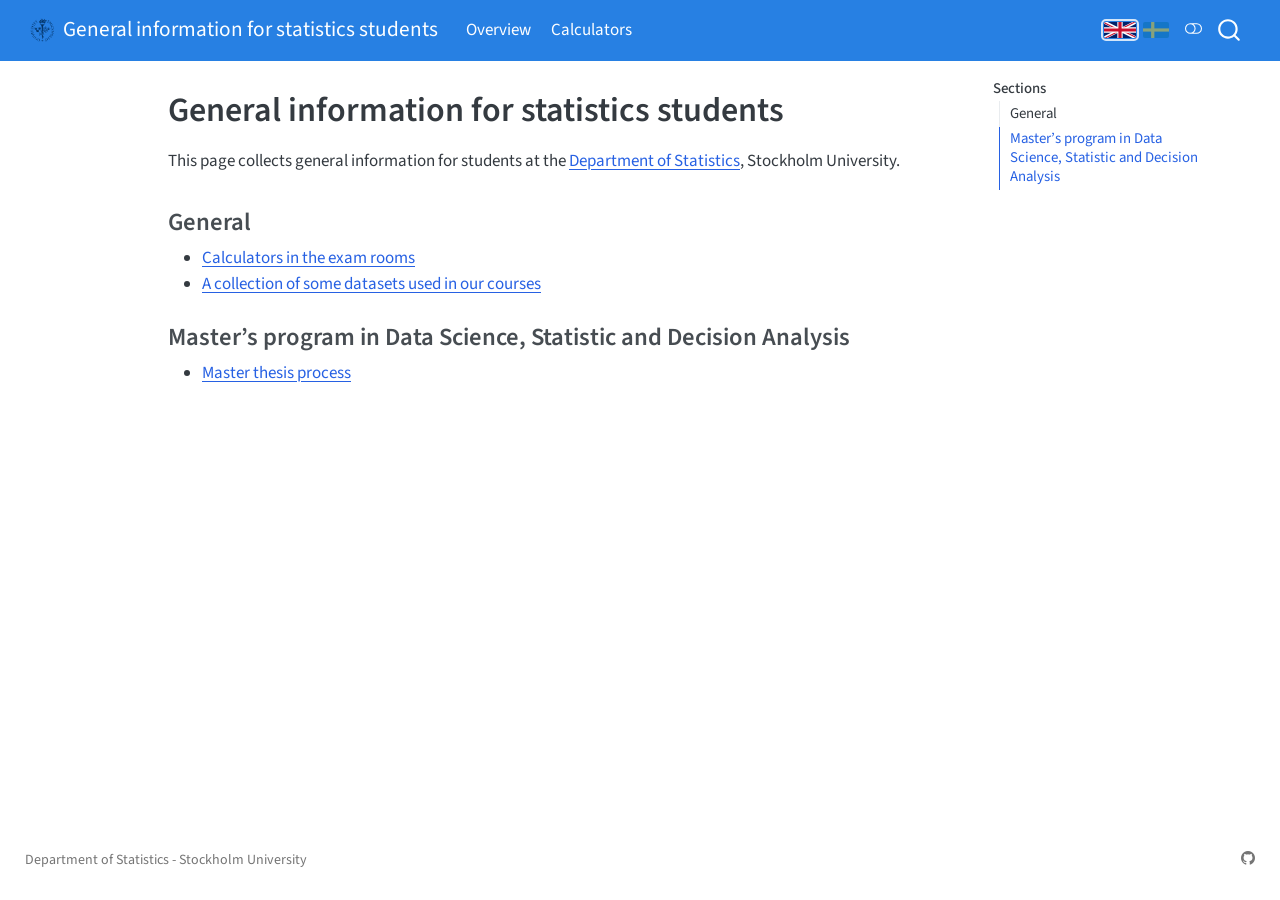
==== commit 2ee25947: "add dsv thesis instructions" ====
--- a/docs/index.html
+++ b/docs/index.html
@@ -285,8 +285,15 @@
 <div id="quarto-content" class="quarto-container page-columns page-rows-contents page-layout-article page-navbar">
 <!-- sidebar -->
 <!-- margin-sidebar -->
-    <div id="quarto-margin-sidebar" class="sidebar margin-sidebar zindex-bottom">
-        
+    <div id="quarto-margin-sidebar" class="sidebar margin-sidebar">
+        <nav id="TOC" role="doc-toc" class="toc-active">
+    <h2 id="toc-title">Sections</h2>
+   
+  <ul>
+  <li><a href="#general" id="toc-general" class="nav-link active" data-scroll-target="#general">General</a></li>
+  <li><a href="#masters-program-in-data-science-statistic-and-decision-analysis" id="toc-masters-program-in-data-science-statistic-and-decision-analysis" class="nav-link" data-scroll-target="#masters-program-in-data-science-statistic-and-decision-analysis">Master’s program in Data Science, Statistic and Decision Analysis</a></li>
+  </ul>
+</nav>
     </div>
 <!-- main -->
 <main class="content" id="quarto-document-content">
@@ -312,12 +319,21 @@
 
 
 <p>This page collects general information for students at the <a href="https://www.su.se/statistiska-institutionen/">Department of Statistics</a>, Stockholm University.</p>
+<section id="general" class="level3">
+<h3 class="anchored" data-anchor-id="general">General</h3>
 <ul>
 <li><a href="./calculator.html">Calculators in the exam rooms</a></li>
 <li><a href="https://github.com/StatisticsSU/SUdatasets">A collection of some datasets used in our courses</a></li>
 </ul>
-
-
+</section>
+<section id="masters-program-in-data-science-statistic-and-decision-analysis" class="level3">
+<h3 class="anchored" data-anchor-id="masters-program-in-data-science-statistic-and-decision-analysis">Master’s program in Data Science, Statistic and Decision Analysis</h3>
+<ul>
+<li><a href="dsv_master/Instructions4Supervisors.pdf">Master thesis process</a></li>
+</ul>
+
+
+</section>
 
 </main> <!-- /main -->
 <style>
